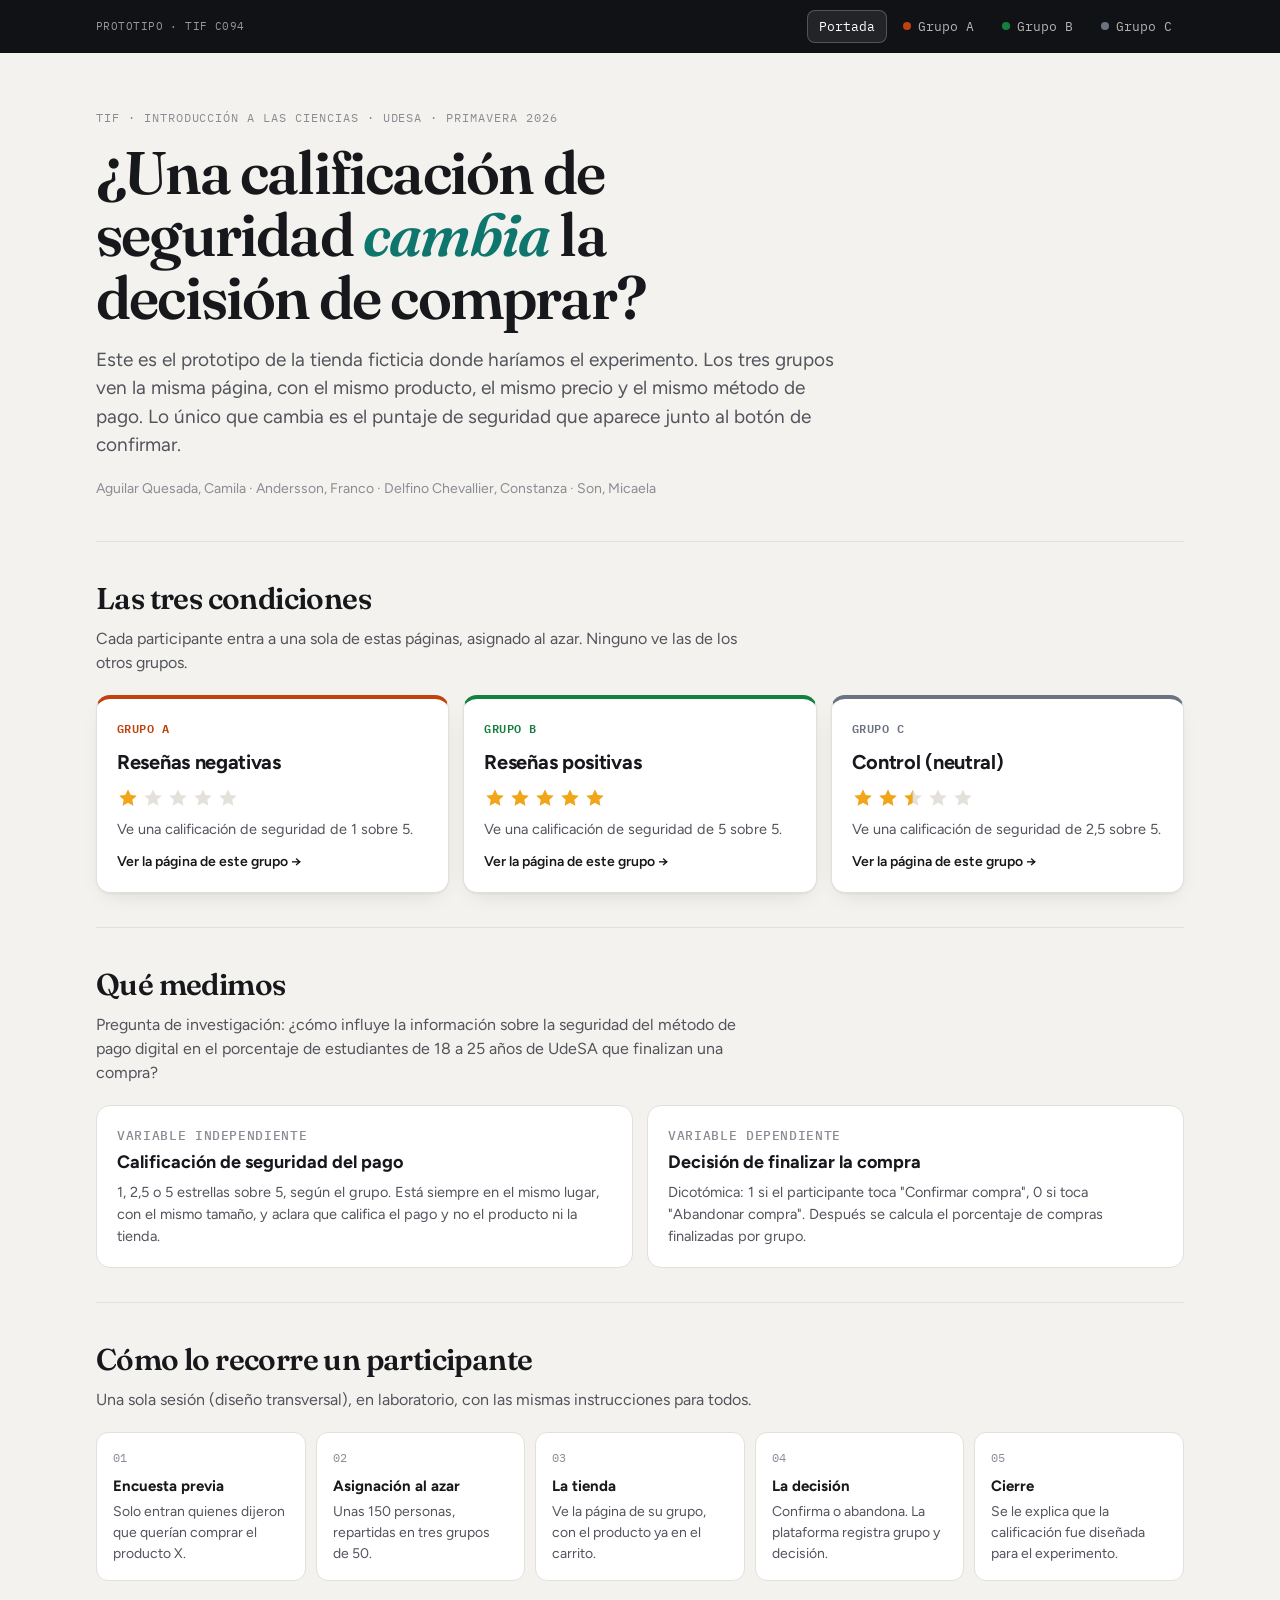
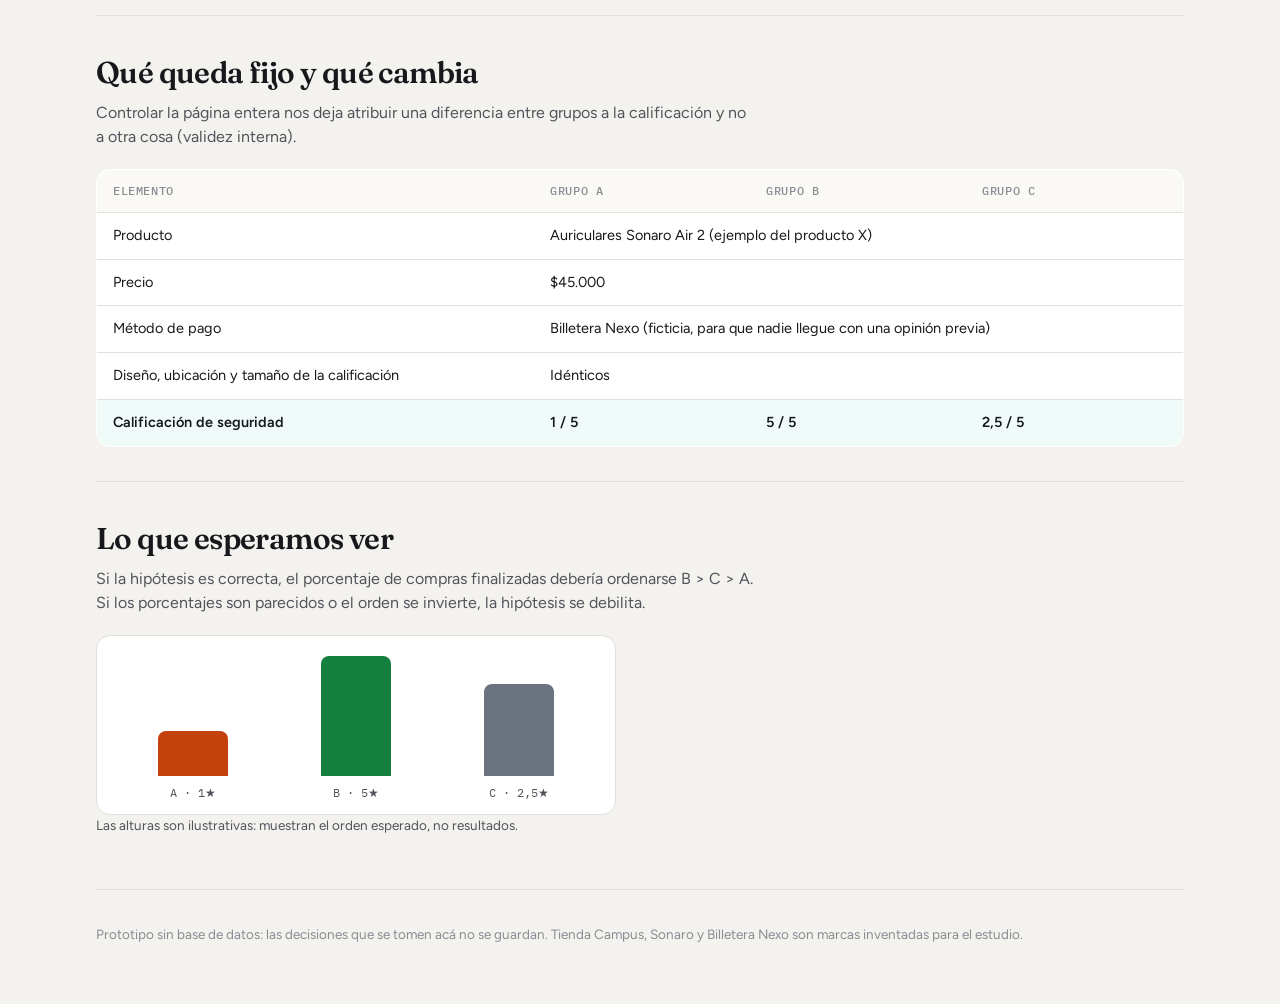
==== index.html @ 9b54479d "Prototipo de la plataforma de compra para el TIF (grupos A, B y C) Co-Authored-By: Claude Opus 5.5 <" ====
<!doctype html>
<html lang="es">
<head>
<meta charset="utf-8">
<meta name="viewport" content="width=device-width, initial-scale=1">
<title>Seguridad percibida y compra online</title>
<meta name="description" content="Prototipo de la plataforma de compra para el experimento sobre seguridad percibida de medios de pago digitales.">
<meta name="robots" content="noindex">
<link rel="preconnect" href="https://fonts.googleapis.com">
<link rel="preconnect" href="https://fonts.gstatic.com" crossorigin>
<link href="https://fonts.googleapis.com/css2?family=Figtree:wght@400;500;600;700;800&family=Fraunces:ital,opsz,wght@0,9..144,600;1,9..144,600&family=IBM+Plex+Mono:wght@400;500;600&display=swap" rel="stylesheet">
<link rel="stylesheet" href="styles.css">
<link rel="icon" href="data:image/svg+xml,%3Csvg xmlns='http://www.w3.org/2000/svg' viewBox='0 0 32 32'%3E%3Crect width='32' height='32' rx='8' fill='%231f4fd8'/%3E%3Ctext x='16' y='22' font-size='16' text-anchor='middle' fill='white' font-family='Arial' font-weight='700'%3ETC%3C/text%3E%3C/svg%3E">
</head>
<body>
<nav class="rbar" aria-label="Navegación del prototipo">
  <div class="rbar__in">
    <span class="rbar__tag">Prototipo · TIF C094</span>
    <div class="rbar__tabs"><a class="rbar__tab" href="index.html" aria-current="page">Portada</a><a class="rbar__tab" href="grupo-a.html"><span class="dot dot--a"></span>Grupo A</a><a class="rbar__tab" href="grupo-b.html"><span class="dot dot--b"></span>Grupo B</a><a class="rbar__tab" href="grupo-c.html"><span class="dot dot--c"></span>Grupo C</a></div>
    
  </div>
</nav>

<header class="hero">
  <div class="kicker">TIF · Introducción a las Ciencias · UdeSA · Primavera 2026</div>
  <h1>¿Una calificación de seguridad <em>cambia</em> la decisión de comprar?</h1>
  <p class="lead">Este es el prototipo de la tienda ficticia donde haríamos el experimento. Los tres grupos ven la misma página, con el mismo producto, el mismo precio y el mismo método de pago. Lo único que cambia es el puntaje de seguridad que aparece junto al botón de confirmar.</p>
  <p class="team">Aguilar Quesada, Camila · Andersson, Franco · Delfino Chevallier, Constanza · Son, Micaela</p>
</header>

<main class="wrap">
  <section class="sect" aria-labelledby="g-t">
    <h2 id="g-t">Las tres condiciones</h2>
    <p>Cada participante entra a una sola de estas páginas, asignado al azar. Ninguno ve las de los otros grupos.</p>
    <div class="groups">
    <a class="gcard" href="grupo-a.html" style="--c:var(--grp-a)">
      <span class="gcard__tag">Grupo A</span>
      <h3>Reseñas negativas</h3>
      <div class="stars" role="img" aria-label="1 de 5 estrellas"><span class="star"><svg class="off" viewBox="0 0 24 24" aria-hidden="true"><path fill="currentColor" d="M12 2.6l2.85 6.06 6.65.78-4.92 4.55 1.31 6.57L12 17.27l-5.89 3.29 1.31-6.57L2.5 9.44l6.65-.78z"/></svg><svg class="on" viewBox="0 0 24 24" aria-hidden="true" style="clip-path: inset(0 0% 0 0)"><path fill="currentColor" d="M12 2.6l2.85 6.06 6.65.78-4.92 4.55 1.31 6.57L12 17.27l-5.89 3.29 1.31-6.57L2.5 9.44l6.65-.78z"/></svg></span><span class="star"><svg class="off" viewBox="0 0 24 24" aria-hidden="true"><path fill="currentColor" d="M12 2.6l2.85 6.06 6.65.78-4.92 4.55 1.31 6.57L12 17.27l-5.89 3.29 1.31-6.57L2.5 9.44l6.65-.78z"/></svg><svg class="on" viewBox="0 0 24 24" aria-hidden="true" style="clip-path: inset(0 100% 0 0)"><path fill="currentColor" d="M12 2.6l2.85 6.06 6.65.78-4.92 4.55 1.31 6.57L12 17.27l-5.89 3.29 1.31-6.57L2.5 9.44l6.65-.78z"/></svg></span><span class="star"><svg class="off" viewBox="0 0 24 24" aria-hidden="true"><path fill="currentColor" d="M12 2.6l2.85 6.06 6.65.78-4.92 4.55 1.31 6.57L12 17.27l-5.89 3.29 1.31-6.57L2.5 9.44l6.65-.78z"/></svg><svg class="on" viewBox="0 0 24 24" aria-hidden="true" style="clip-path: inset(0 100% 0 0)"><path fill="currentColor" d="M12 2.6l2.85 6.06 6.65.78-4.92 4.55 1.31 6.57L12 17.27l-5.89 3.29 1.31-6.57L2.5 9.44l6.65-.78z"/></svg></span><span class="star"><svg class="off" viewBox="0 0 24 24" aria-hidden="true"><path fill="currentColor" d="M12 2.6l2.85 6.06 6.65.78-4.92 4.55 1.31 6.57L12 17.27l-5.89 3.29 1.31-6.57L2.5 9.44l6.65-.78z"/></svg><svg class="on" viewBox="0 0 24 24" aria-hidden="true" style="clip-path: inset(0 100% 0 0)"><path fill="currentColor" d="M12 2.6l2.85 6.06 6.65.78-4.92 4.55 1.31 6.57L12 17.27l-5.89 3.29 1.31-6.57L2.5 9.44l6.65-.78z"/></svg></span><span class="star"><svg class="off" viewBox="0 0 24 24" aria-hidden="true"><path fill="currentColor" d="M12 2.6l2.85 6.06 6.65.78-4.92 4.55 1.31 6.57L12 17.27l-5.89 3.29 1.31-6.57L2.5 9.44l6.65-.78z"/></svg><svg class="on" viewBox="0 0 24 24" aria-hidden="true" style="clip-path: inset(0 100% 0 0)"><path fill="currentColor" d="M12 2.6l2.85 6.06 6.65.78-4.92 4.55 1.31 6.57L12 17.27l-5.89 3.29 1.31-6.57L2.5 9.44l6.65-.78z"/></svg></span></div>
      <p>Ve una calificación de seguridad de 1 sobre 5.</p>
      <span class="gcard__go">Ver la página de este grupo →</span>
    </a>
    <a class="gcard" href="grupo-b.html" style="--c:var(--grp-b)">
      <span class="gcard__tag">Grupo B</span>
      <h3>Reseñas positivas</h3>
      <div class="stars" role="img" aria-label="5 de 5 estrellas"><span class="star"><svg class="off" viewBox="0 0 24 24" aria-hidden="true"><path fill="currentColor" d="M12 2.6l2.85 6.06 6.65.78-4.92 4.55 1.31 6.57L12 17.27l-5.89 3.29 1.31-6.57L2.5 9.44l6.65-.78z"/></svg><svg class="on" viewBox="0 0 24 24" aria-hidden="true" style="clip-path: inset(0 0% 0 0)"><path fill="currentColor" d="M12 2.6l2.85 6.06 6.65.78-4.92 4.55 1.31 6.57L12 17.27l-5.89 3.29 1.31-6.57L2.5 9.44l6.65-.78z"/></svg></span><span class="star"><svg class="off" viewBox="0 0 24 24" aria-hidden="true"><path fill="currentColor" d="M12 2.6l2.85 6.06 6.65.78-4.92 4.55 1.31 6.57L12 17.27l-5.89 3.29 1.31-6.57L2.5 9.44l6.65-.78z"/></svg><svg class="on" viewBox="0 0 24 24" aria-hidden="true" style="clip-path: inset(0 0% 0 0)"><path fill="currentColor" d="M12 2.6l2.85 6.06 6.65.78-4.92 4.55 1.31 6.57L12 17.27l-5.89 3.29 1.31-6.57L2.5 9.44l6.65-.78z"/></svg></span><span class="star"><svg class="off" viewBox="0 0 24 24" aria-hidden="true"><path fill="currentColor" d="M12 2.6l2.85 6.06 6.65.78-4.92 4.55 1.31 6.57L12 17.27l-5.89 3.29 1.31-6.57L2.5 9.44l6.65-.78z"/></svg><svg class="on" viewBox="0 0 24 24" aria-hidden="true" style="clip-path: inset(0 0% 0 0)"><path fill="currentColor" d="M12 2.6l2.85 6.06 6.65.78-4.92 4.55 1.31 6.57L12 17.27l-5.89 3.29 1.31-6.57L2.5 9.44l6.65-.78z"/></svg></span><span class="star"><svg class="off" viewBox="0 0 24 24" aria-hidden="true"><path fill="currentColor" d="M12 2.6l2.85 6.06 6.65.78-4.92 4.55 1.31 6.57L12 17.27l-5.89 3.29 1.31-6.57L2.5 9.44l6.65-.78z"/></svg><svg class="on" viewBox="0 0 24 24" aria-hidden="true" style="clip-path: inset(0 0% 0 0)"><path fill="currentColor" d="M12 2.6l2.85 6.06 6.65.78-4.92 4.55 1.31 6.57L12 17.27l-5.89 3.29 1.31-6.57L2.5 9.44l6.65-.78z"/></svg></span><span class="star"><svg class="off" viewBox="0 0 24 24" aria-hidden="true"><path fill="currentColor" d="M12 2.6l2.85 6.06 6.65.78-4.92 4.55 1.31 6.57L12 17.27l-5.89 3.29 1.31-6.57L2.5 9.44l6.65-.78z"/></svg><svg class="on" viewBox="0 0 24 24" aria-hidden="true" style="clip-path: inset(0 0% 0 0)"><path fill="currentColor" d="M12 2.6l2.85 6.06 6.65.78-4.92 4.55 1.31 6.57L12 17.27l-5.89 3.29 1.31-6.57L2.5 9.44l6.65-.78z"/></svg></span></div>
      <p>Ve una calificación de seguridad de 5 sobre 5.</p>
      <span class="gcard__go">Ver la página de este grupo →</span>
    </a>
    <a class="gcard" href="grupo-c.html" style="--c:var(--grp-c)">
      <span class="gcard__tag">Grupo C</span>
      <h3>Control (neutral)</h3>
      <div class="stars" role="img" aria-label="2,5 de 5 estrellas"><span class="star"><svg class="off" viewBox="0 0 24 24" aria-hidden="true"><path fill="currentColor" d="M12 2.6l2.85 6.06 6.65.78-4.92 4.55 1.31 6.57L12 17.27l-5.89 3.29 1.31-6.57L2.5 9.44l6.65-.78z"/></svg><svg class="on" viewBox="0 0 24 24" aria-hidden="true" style="clip-path: inset(0 0% 0 0)"><path fill="currentColor" d="M12 2.6l2.85 6.06 6.65.78-4.92 4.55 1.31 6.57L12 17.27l-5.89 3.29 1.31-6.57L2.5 9.44l6.65-.78z"/></svg></span><span class="star"><svg class="off" viewBox="0 0 24 24" aria-hidden="true"><path fill="currentColor" d="M12 2.6l2.85 6.06 6.65.78-4.92 4.55 1.31 6.57L12 17.27l-5.89 3.29 1.31-6.57L2.5 9.44l6.65-.78z"/></svg><svg class="on" viewBox="0 0 24 24" aria-hidden="true" style="clip-path: inset(0 0% 0 0)"><path fill="currentColor" d="M12 2.6l2.85 6.06 6.65.78-4.92 4.55 1.31 6.57L12 17.27l-5.89 3.29 1.31-6.57L2.5 9.44l6.65-.78z"/></svg></span><span class="star"><svg class="off" viewBox="0 0 24 24" aria-hidden="true"><path fill="currentColor" d="M12 2.6l2.85 6.06 6.65.78-4.92 4.55 1.31 6.57L12 17.27l-5.89 3.29 1.31-6.57L2.5 9.44l6.65-.78z"/></svg><svg class="on" viewBox="0 0 24 24" aria-hidden="true" style="clip-path: inset(0 50% 0 0)"><path fill="currentColor" d="M12 2.6l2.85 6.06 6.65.78-4.92 4.55 1.31 6.57L12 17.27l-5.89 3.29 1.31-6.57L2.5 9.44l6.65-.78z"/></svg></span><span class="star"><svg class="off" viewBox="0 0 24 24" aria-hidden="true"><path fill="currentColor" d="M12 2.6l2.85 6.06 6.65.78-4.92 4.55 1.31 6.57L12 17.27l-5.89 3.29 1.31-6.57L2.5 9.44l6.65-.78z"/></svg><svg class="on" viewBox="0 0 24 24" aria-hidden="true" style="clip-path: inset(0 100% 0 0)"><path fill="currentColor" d="M12 2.6l2.85 6.06 6.65.78-4.92 4.55 1.31 6.57L12 17.27l-5.89 3.29 1.31-6.57L2.5 9.44l6.65-.78z"/></svg></span><span class="star"><svg class="off" viewBox="0 0 24 24" aria-hidden="true"><path fill="currentColor" d="M12 2.6l2.85 6.06 6.65.78-4.92 4.55 1.31 6.57L12 17.27l-5.89 3.29 1.31-6.57L2.5 9.44l6.65-.78z"/></svg><svg class="on" viewBox="0 0 24 24" aria-hidden="true" style="clip-path: inset(0 100% 0 0)"><path fill="currentColor" d="M12 2.6l2.85 6.06 6.65.78-4.92 4.55 1.31 6.57L12 17.27l-5.89 3.29 1.31-6.57L2.5 9.44l6.65-.78z"/></svg></span></div>
      <p>Ve una calificación de seguridad de 2,5 sobre 5.</p>
      <span class="gcard__go">Ver la página de este grupo →</span>
    </a>
    </div>
  </section>

  <section class="sect" aria-labelledby="v-t">
    <h2 id="v-t">Qué medimos</h2>
    <p>Pregunta de investigación: ¿cómo influye la información sobre la seguridad del método de pago digital en el porcentaje de estudiantes de 18 a 25 años de UdeSA que finalizan una compra?</p>
    <div class="vars">
      <div class="vbox">
        <h3>Variable independiente</h3>
        <strong>Calificación de seguridad del pago</strong>
        <p>1, 2,5 o 5 estrellas sobre 5, según el grupo. Está siempre en el mismo lugar, con el mismo tamaño, y aclara que califica el pago y no el producto ni la tienda.</p>
      </div>
      <div class="vbox">
        <h3>Variable dependiente</h3>
        <strong>Decisión de finalizar la compra</strong>
        <p>Dicotómica: 1 si el participante toca "Confirmar compra", 0 si toca "Abandonar compra". Después se calcula el porcentaje de compras finalizadas por grupo.</p>
      </div>
    </div>
  </section>

  <section class="sect" aria-labelledby="f-t">
    <h2 id="f-t">Cómo lo recorre un participante</h2>
    <p>Una sola sesión (diseño transversal), en laboratorio, con las mismas instrucciones para todos.</p>
    <ol class="flow">
      <li><b>Encuesta previa</b>Solo entran quienes dijeron que querían comprar el producto X.</li>
      <li><b>Asignación al azar</b>Unas 150 personas, repartidas en tres grupos de 50.</li>
      <li><b>La tienda</b>Ve la página de su grupo, con el producto ya en el carrito.</li>
      <li><b>La decisión</b>Confirma o abandona. La plataforma registra grupo y decisión.</li>
      <li><b>Cierre</b>Se le explica que la calificación fue diseñada para el experimento.</li>
    </ol>
  </section>

  <section class="sect" aria-labelledby="c-t">
    <h2 id="c-t">Qué queda fijo y qué cambia</h2>
    <p>Controlar la página entera nos deja atribuir una diferencia entre grupos a la calificación y no a otra cosa (validez interna).</p>
    <div class="tablewrap">
    <table class="ctable">
      <thead><tr><th>Elemento</th><th>Grupo A</th><th>Grupo B</th><th>Grupo C</th></tr></thead>
      <tbody>
        <tr><td>Producto</td><td colspan="3">Auriculares Sonaro Air 2 (ejemplo del producto X)</td></tr>
        <tr><td>Precio</td><td colspan="3">$45.000</td></tr>
        <tr><td>Método de pago</td><td colspan="3">Billetera Nexo (ficticia, para que nadie llegue con una opinión previa)</td></tr>
        <tr><td>Diseño, ubicación y tamaño de la calificación</td><td colspan="3">Idénticos</td></tr>
        <tr class="var"><td>Calificación de seguridad</td><td>1 / 5</td><td>5 / 5</td><td>2,5 / 5</td></tr>
      </tbody>
    </table>
    </div>
  </section>

  <section class="sect" aria-labelledby="p-t">
    <h2 id="p-t">Lo que esperamos ver</h2>
    <p>Si la hipótesis es correcta, el porcentaje de compras finalizadas debería ordenarse B &gt; C &gt; A. Si los porcentajes son parecidos o el orden se invierte, la hipótesis se debilita.</p>
    <div class="pred" role="img" aria-label="Predicción ilustrativa: grupo B el más alto, C intermedio, A el más bajo">
      <div class="pred__col"><div class="pred__bar" style="height:28%;--c:var(--grp-a)"></div><span class="pred__lab">A · 1★</span></div>
      <div class="pred__col"><div class="pred__bar" style="height:92%;--c:var(--grp-b)"></div><span class="pred__lab">B · 5★</span></div>
      <div class="pred__col"><div class="pred__bar" style="height:58%;--c:var(--grp-c)"></div><span class="pred__lab">C · 2,5★</span></div>
    </div>
    <p class="pred-note">Las alturas son ilustrativas: muestran el orden esperado, no resultados.</p>
  </section>

  <footer class="closing">Prototipo sin base de datos: las decisiones que se tomen acá no se guardan. Tienda Campus, Sonaro y Billetera Nexo son marcas inventadas para el estudio.</footer>
</main>
</body>
</html>
---- styles.css ----
/* ===== Tokens ===== */
:root {
  --bg: #f4f2ee;
  --surface: #ffffff;
  --ink: #17181c;
  --ink-2: #52545c;
  --ink-3: #8a8c94;
  --line: #e3e0d9;
  --brand: #1f4fd8;          /* Tienda Campus */
  --brand-ink: #ffffff;
  --nexo: #0f766e;           /* Billetera Nexo (ficticia) */
  --star: #f2a516;
  --star-off: #e4e1da;
  --bar: #111216;            /* barra del investigador */
  --bar-ink: #f4f2ee;
  --grp-a: #c2410c;
  --grp-b: #15803d;
  --grp-c: #6b7280;
  --radius: 14px;
  --shadow: 0 1px 2px rgba(20, 20, 30, .05), 0 8px 24px -12px rgba(20, 20, 30, .18);
  --font: "Figtree", system-ui, -apple-system, "Segoe UI", sans-serif;
  --mono: "IBM Plex Mono", ui-monospace, Menlo, monospace;
  --serif: "Fraunces", Georgia, serif;
}

* { box-sizing: border-box; }
html { -webkit-text-size-adjust: 100%; }
body {
  margin: 0;
  background: var(--bg);
  color: var(--ink);
  font-family: var(--font);
  font-size: 16px;
  line-height: 1.5;
  overflow-x: hidden;
}
img, svg { display: block; max-width: 100%; }
a { color: inherit; }
button { font: inherit; cursor: pointer; }
.sr-only { position: absolute; width: 1px; height: 1px; overflow: hidden; clip: rect(0 0 0 0); white-space: nowrap; }

/* ===== Barra del investigador (no la ve el participante) ===== */
.rbar {
  position: sticky; top: 0; z-index: 50;
  background: var(--bar); color: var(--bar-ink);
  font-family: var(--mono); font-size: 12.5px;
}
.rbar__in {
  max-width: 1120px; margin: 0 auto; padding: 10px 16px;
  display: flex; align-items: center; gap: 14px; flex-wrap: wrap;
}
.rbar__tag { opacity: .6; letter-spacing: .04em; text-transform: uppercase; font-size: 11px; }
.rbar__tabs { display: flex; gap: 4px; margin-left: auto; flex-wrap: wrap; }
.rbar__tab {
  text-decoration: none; padding: 6px 11px; border-radius: 8px;
  color: rgba(244,242,238,.72); border: 1px solid transparent;
  display: inline-flex; align-items: center; gap: 7px;
}
.rbar__tab:hover { color: #fff; background: rgba(255,255,255,.06); }
.rbar__tab[aria-current="page"] { color: #fff; border-color: rgba(255,255,255,.22); background: rgba(255,255,255,.08); }
.dot { width: 8px; height: 8px; border-radius: 50%; display: inline-block; flex: none; }
.dot--a { background: var(--grp-a); } .dot--b { background: var(--grp-b); } .dot--c { background: var(--grp-c); }
.rbar__toggle {
  background: transparent; color: var(--bar-ink); border: 1px solid rgba(255,255,255,.22);
  border-radius: 8px; padding: 6px 10px; font-family: var(--mono); font-size: 12px;
}
.rbar__toggle:hover { background: rgba(255,255,255,.08); }
.rnote {
  background: #fff7e0; border-bottom: 1px solid #f0e2b0; color: #6b5413;
  font-size: 13.5px;
}
.rnote__in { max-width: 1120px; margin: 0 auto; padding: 9px 16px; }
.rnote strong { color: #4a3a0c; }
body.participante .rbar__tag,
body.participante .rbar__tabs,
body.participante .rnote,
body.participante .illus-note { display: none; }
body.participante .rbar { background: transparent; position: fixed; top: auto; bottom: 14px; right: 14px; left: auto; }
body.participante .rbar__in { padding: 0; }
body.participante .rbar__toggle { background: var(--bar); opacity: .55; }
body.participante .rbar__toggle:hover { opacity: 1; }

/* ===== Tienda ===== */
.shop-head { background: var(--surface); border-bottom: 1px solid var(--line); }
.shop-head__in {
  max-width: 1120px; margin: 0 auto; padding: 14px 16px;
  display: flex; align-items: center; gap: 16px;
}
.logo { display: flex; align-items: center; gap: 9px; font-weight: 800; letter-spacing: -.02em; font-size: 19px; text-decoration: none; }
.logo__mark { width: 30px; height: 30px; border-radius: 9px; background: var(--brand); display: grid; place-items: center; color: #fff; font-size: 15px; }
.steps { margin-left: auto; display: flex; gap: 6px; align-items: center; font-size: 13px; color: var(--ink-3); }
.steps b { color: var(--ink); font-weight: 600; }
.steps i { width: 18px; height: 1px; background: var(--line); display: inline-block; }

.shop { max-width: 1120px; margin: 0 auto; padding: 28px 16px 64px; }
.shop h1 { font-size: clamp(24px, 3.2vw, 32px); letter-spacing: -.025em; margin: 0 0 20px; line-height: 1.15; }
.grid { display: grid; grid-template-columns: minmax(0, 1.25fr) minmax(0, 1fr); gap: 22px; align-items: start; }
.card { background: var(--surface); border: 1px solid var(--line); border-radius: var(--radius); box-shadow: var(--shadow); }

.product { padding: 20px; display: grid; grid-template-columns: 200px minmax(0,1fr); gap: 22px; }
.product__img {
  aspect-ratio: 1; border-radius: 12px;
  background: radial-gradient(120% 90% at 30% 20%, #eef2ff 0%, #dfe5f7 55%, #cdd5ee 100%);
  display: grid; place-items: center; position: relative; overflow: hidden;
}
.product__img svg { width: 72%; }
.product__meta h2 { font-size: 20px; margin: 2px 0 6px; letter-spacing: -.015em; line-height: 1.25; }
.product__sku { font-family: var(--mono); font-size: 12px; color: var(--ink-3); }
.product__list { margin: 14px 0 0; padding: 0; list-style: none; display: grid; gap: 7px; font-size: 14.5px; color: var(--ink-2); }
.product__list li { display: flex; gap: 9px; }
.product__list li::before { content: ""; width: 5px; height: 5px; border-radius: 50%; background: var(--brand); margin-top: 9px; flex: none; }
.qty { display: inline-flex; margin-top: 16px; font-size: 14px; color: var(--ink-2); gap: 8px; align-items: center; }
.qty span { border: 1px solid var(--line); border-radius: 8px; padding: 4px 12px; color: var(--ink); font-weight: 600; }
.illus-note { margin: 14px 20px 0; font-size: 12.5px; color: var(--ink-3); }

.ship { margin-top: 18px; padding: 18px 20px; display: flex; gap: 14px; align-items: flex-start; }
.ship__ico { width: 38px; height: 38px; border-radius: 10px; background: #eef2ff; color: var(--brand); display: grid; place-items: center; flex: none; }
.ship h3 { margin: 0; font-size: 15px; }
.ship p { margin: 2px 0 0; font-size: 14px; color: var(--ink-2); }

/* Resumen + pago */
.summary { padding: 20px; position: sticky; top: 64px; }
body.participante .summary { top: 20px; }
.summary h2 { margin: 0 0 14px; font-size: 17px; }
.row { display: flex; justify-content: space-between; font-size: 15px; padding: 5px 0; color: var(--ink-2); }
.row--total { color: var(--ink); font-weight: 700; font-size: 20px; border-top: 1px solid var(--line); margin-top: 8px; padding-top: 14px; }
.row--total small { font-weight: 500; font-size: 12px; color: var(--ink-3); display: block; text-align: right; }

.pay { margin-top: 18px; }
.pay__label { font-size: 13px; font-weight: 600; color: var(--ink-2); text-transform: uppercase; letter-spacing: .05em; margin-bottom: 8px; }
.pay__method {
  border: 2px solid var(--nexo); border-radius: 12px; padding: 12px 14px;
  display: flex; align-items: center; gap: 12px; background: #f0fbf9;
}
.nexo { width: 38px; height: 38px; border-radius: 10px; background: var(--nexo); color: #fff; display: grid; place-items: center; font-weight: 800; font-size: 17px; flex: none; }
.pay__method b { display: block; font-size: 15px; }
.pay__method div span { display: block; font-size: 13px; color: var(--ink-2); }
.pay__check { margin-left: auto; width: 20px; height: 20px; border-radius: 50%; background: var(--nexo); display: grid; place-items: center; color: #fff; flex: none; }

/* ===== Calificación de seguridad (la variable independiente) ===== */
.sec {
  margin-top: 16px; border-radius: 14px; padding: 18px;
  border: 1.5px solid #d6d2c8; background: #fbfaf7;
  position: relative;
}
.sec__title { margin: 0; font-size: 16px; font-weight: 700; line-height: 1.3; display: flex; gap: 8px; align-items: center; }
.sec__title svg { flex: none; color: var(--nexo); }
.sec__score { display: flex; align-items: center; gap: 14px; margin-top: 14px; flex-wrap: wrap; }
.sec__num { font-size: 44px; font-weight: 800; letter-spacing: -.04em; line-height: 1; }
.sec__num small { font-size: 18px; font-weight: 600; color: var(--ink-3); letter-spacing: 0; }
.stars { display: flex; gap: 3px; }
.star { width: 30px; height: 30px; position: relative; }
.star svg { position: absolute; inset: 0; width: 100%; height: 100%; }
.star .off { color: var(--star-off); }
.star .on { color: var(--star); }
.sec__count { font-size: 13px; color: var(--ink-3); margin-top: 4px; }
.sec__disclaimer {
  margin: 14px 0 0; padding-top: 12px; border-top: 1px dashed #d6d2c8;
  font-size: 13px; color: var(--ink-2); line-height: 1.45;
}
.sec__disclaimer b { color: var(--ink); }

.actions { margin-top: 18px; display: grid; gap: 10px; }
.btn {
  border: 0; border-radius: 12px; padding: 15px 18px; font-weight: 700; font-size: 16px;
  transition: transform .12s ease, background-color .15s ease, box-shadow .15s ease;
}
.btn:active { transform: scale(.985); }
.btn:focus-visible { outline: 3px solid #93c5fd; outline-offset: 2px; }
.btn--buy { background: var(--brand); color: var(--brand-ink); box-shadow: 0 6px 16px -8px rgba(31,79,216,.7); }
.btn--buy:hover { background: #1a43bb; }
.btn--leave { background: transparent; color: var(--ink-2); border: 1px solid var(--line); font-weight: 600; }
.btn--leave:hover { background: #f1efe9; color: var(--ink); }
.safe-note { font-size: 12.5px; color: var(--ink-3); text-align: center; margin: 4px 0 0; }

/* Modal de resultado */
.modal { position: fixed; inset: 0; z-index: 80; display: none; place-items: center; padding: 16px; background: rgba(17,18,22,.55); }
.modal.open { display: grid; }
.modal__box { background: var(--surface); border-radius: 18px; max-width: 460px; width: 100%; padding: 26px; box-shadow: 0 30px 60px -20px rgba(0,0,0,.4); }
.modal__box h2 { margin: 0 0 8px; font-size: 22px; letter-spacing: -.02em; }
.modal__box p { margin: 0 0 10px; color: var(--ink-2); font-size: 15px; }
.reg {
  font-family: var(--mono); font-size: 13px; background: var(--bar); color: var(--bar-ink);
  border-radius: 10px; padding: 12px 14px; margin: 14px 0; line-height: 1.7;
}
.reg span { opacity: .6; }
.modal__box .btn { width: 100%; margin-top: 6px; }

.foot { max-width: 1120px; margin: 0 auto; padding: 0 16px 40px; font-size: 12.5px; color: var(--ink-3); }

/* ===== Portada ===== */
.hero { max-width: 1120px; margin: 0 auto; padding: 56px 16px 28px; }
.kicker { font-family: var(--mono); font-size: 12px; letter-spacing: .08em; text-transform: uppercase; color: var(--ink-3); }
.hero h1 { font-family: var(--serif); font-weight: 600; font-size: clamp(32px, 5.4vw, 60px); line-height: 1.04; letter-spacing: -.03em; margin: 14px 0 18px; max-width: 18ch; }
.hero h1 em { font-style: italic; color: var(--nexo); }
.hero p.lead { font-size: clamp(16px, 1.8vw, 19px); color: var(--ink-2); max-width: 62ch; margin: 0; }
.team { margin-top: 18px; font-size: 14px; color: var(--ink-3); }

.wrap { max-width: 1120px; margin: 0 auto; padding: 0 16px; }
.sect { padding: 34px 0; border-top: 1px solid var(--line); }
.sect h2 { font-family: var(--serif); font-weight: 600; font-size: clamp(22px, 2.6vw, 30px); letter-spacing: -.02em; margin: 0 0 6px; }
.sect > p { color: var(--ink-2); max-width: 66ch; margin: 0 0 20px; }

.groups { display: grid; grid-template-columns: repeat(3, minmax(0,1fr)); gap: 14px; }
.gcard {
  text-decoration: none; background: var(--surface); border: 1px solid var(--line); border-radius: var(--radius);
  padding: 20px; display: flex; flex-direction: column; gap: 10px; box-shadow: var(--shadow);
  transition: transform .15s ease, border-color .15s ease;
  border-top: 4px solid var(--c);
}
.gcard:hover { transform: translateY(-2px); border-color: var(--c); }
.gcard__tag { font-family: var(--mono); font-size: 12px; color: var(--c); font-weight: 600; letter-spacing: .04em; text-transform: uppercase; }
.gcard h3 { margin: 0; font-size: 20px; letter-spacing: -.015em; }
.gcard p { margin: 0; color: var(--ink-2); font-size: 14.5px; }
.gcard .stars .star { width: 22px; height: 22px; }
.gcard__go { margin-top: auto; font-weight: 600; font-size: 14px; color: var(--ink); }

.vars { display: grid; grid-template-columns: 1fr 1fr; gap: 14px; }
.vbox { background: var(--surface); border: 1px solid var(--line); border-radius: var(--radius); padding: 20px; }
.vbox h3 { margin: 0 0 4px; font-size: 13px; font-family: var(--mono); text-transform: uppercase; letter-spacing: .05em; color: var(--ink-3); font-weight: 500; }
.vbox strong { display: block; font-size: 18px; margin-bottom: 6px; }
.vbox p { margin: 0; color: var(--ink-2); font-size: 14.5px; }

.flow { list-style: none; padding: 0; margin: 0; display: grid; grid-template-columns: repeat(5, minmax(0,1fr)); gap: 10px; counter-reset: f; }
.flow li { background: var(--surface); border: 1px solid var(--line); border-radius: 12px; padding: 16px; font-size: 14px; color: var(--ink-2); counter-increment: f; }
.flow li::before { content: counter(f, decimal-leading-zero); display: block; font-family: var(--mono); font-size: 12px; color: var(--ink-3); margin-bottom: 8px; }
.flow li b { display: block; color: var(--ink); font-size: 15px; margin-bottom: 3px; }

.ctable { width: 100%; border-collapse: collapse; background: var(--surface); border: 1px solid var(--line); border-radius: var(--radius); overflow: hidden; font-size: 14.5px; }
.ctable th, .ctable td { text-align: left; padding: 12px 16px; border-bottom: 1px solid var(--line); vertical-align: top; }
.ctable th { font-family: var(--mono); font-size: 12px; text-transform: uppercase; letter-spacing: .05em; color: var(--ink-3); font-weight: 500; background: #faf9f6; }
.ctable tr:last-child td { border-bottom: 0; }
.ctable .var td { background: #f0fbf9; font-weight: 600; }
.tablewrap { overflow-x: auto; border-radius: var(--radius); }

.pred { display: flex; align-items: flex-end; gap: 18px; height: 180px; padding: 20px 24px 0; background: var(--surface); border: 1px solid var(--line); border-radius: var(--radius); max-width: 520px; }
.pred__col { flex: 1; display: flex; flex-direction: column; align-items: center; gap: 8px; height: 100%; justify-content: flex-end; }
.pred__bar { width: 100%; max-width: 70px; border-radius: 8px 8px 0 0; background: var(--c); }
.pred__lab { font-family: var(--mono); font-size: 12px; color: var(--ink-2); padding-bottom: 12px; }
.pred-note { font-size: 13.5px; color: var(--ink-3); margin-top: 10px; max-width: 520px; }

.closing { padding: 34px 0 60px; border-top: 1px solid var(--line); color: var(--ink-3); font-size: 13.5px; }

/* ===== Responsive ===== */
@media (max-width: 900px) {
  .grid { grid-template-columns: minmax(0,1fr); }
  .summary { position: static; }
  .flow { grid-template-columns: repeat(2, minmax(0,1fr)); }
  .steps { display: none; }
}
@media (max-width: 700px) {
  .groups, .vars { grid-template-columns: minmax(0,1fr); }
  .product { grid-template-columns: minmax(0,1fr); }
  .product__img { max-width: 240px; }
  .rbar { position: relative; }
  .rbar__tabs { margin-left: 0; width: 100%; }
  .rbar__tab { flex: 1; justify-content: center; padding: 6px 6px; }
  .hero { padding-top: 36px; }
}
@media (max-width: 420px) {
  .flow { grid-template-columns: minmax(0,1fr); }
  .sec__num { font-size: 38px; }
  .star { width: 26px; height: 26px; }
  .rbar__toggle { width: 100%; }
}
@media (prefers-reduced-motion: reduce) {
  * { transition: none !important; }
}
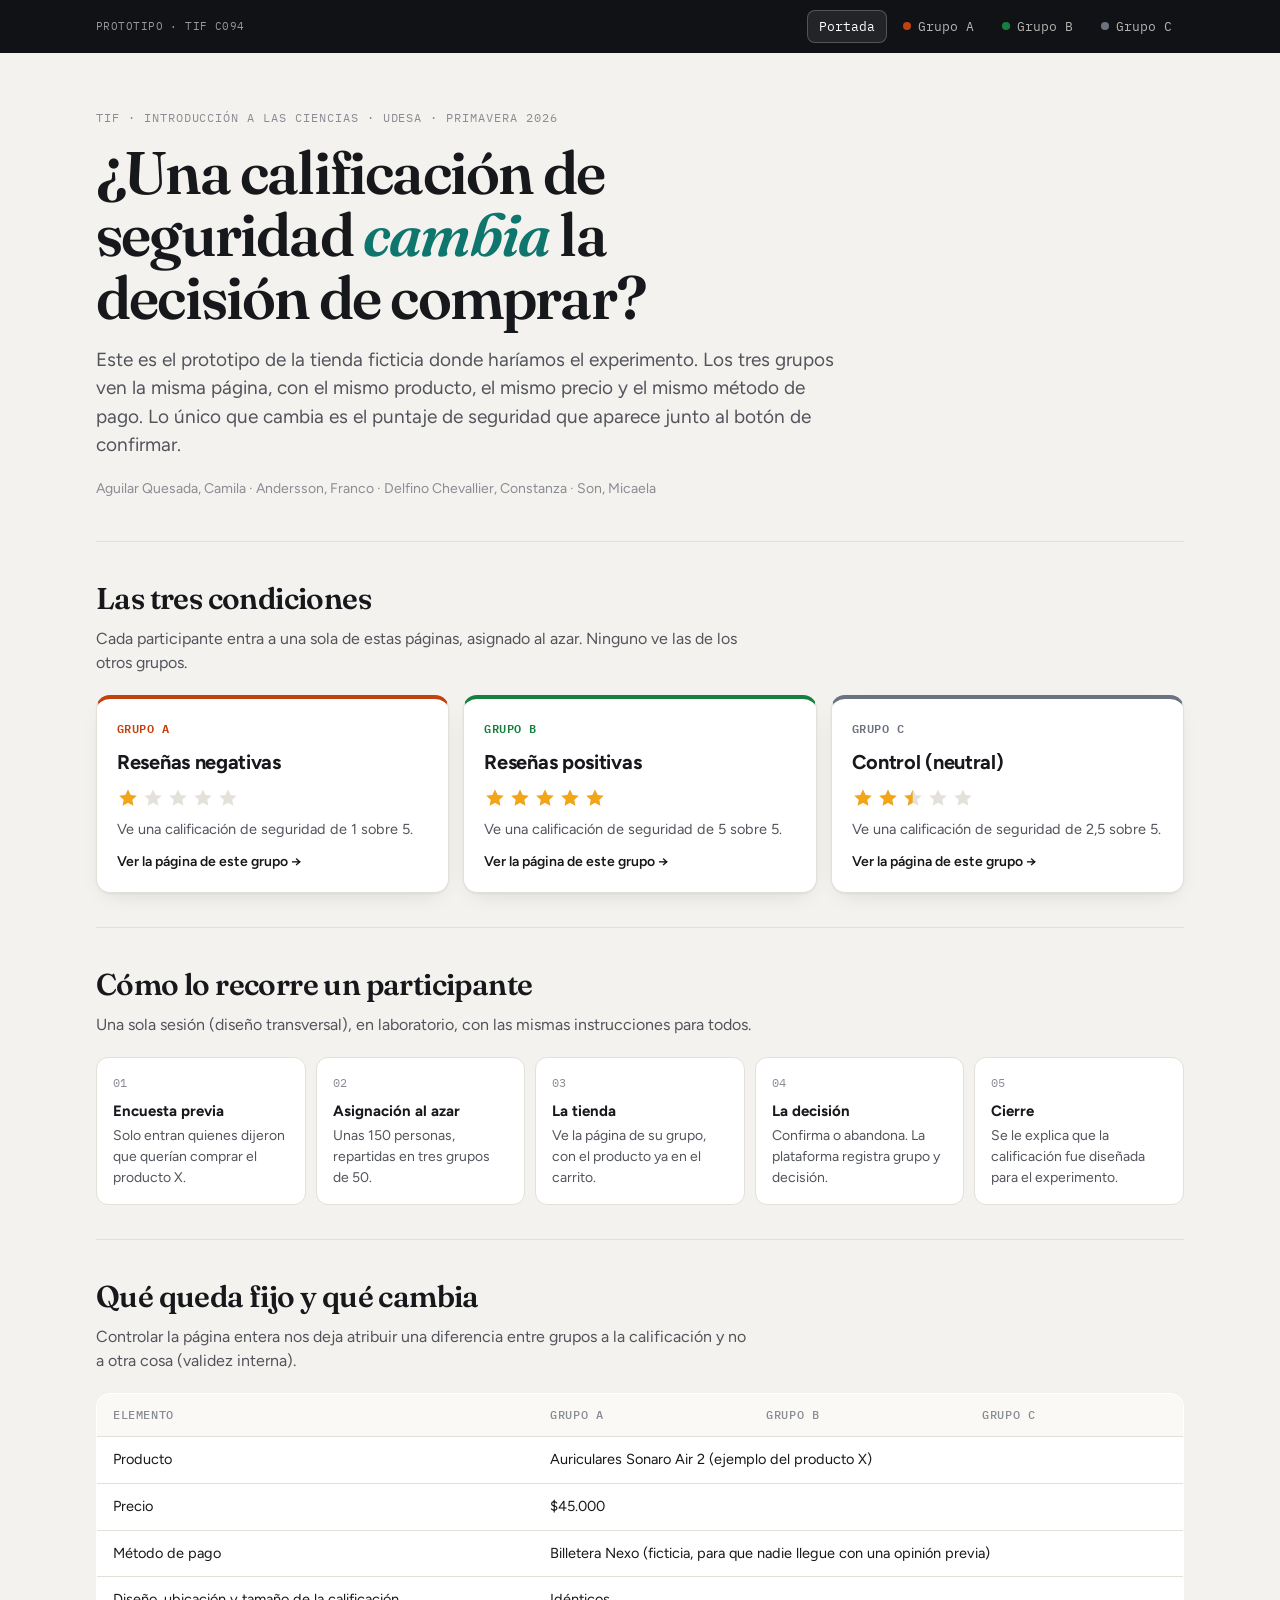
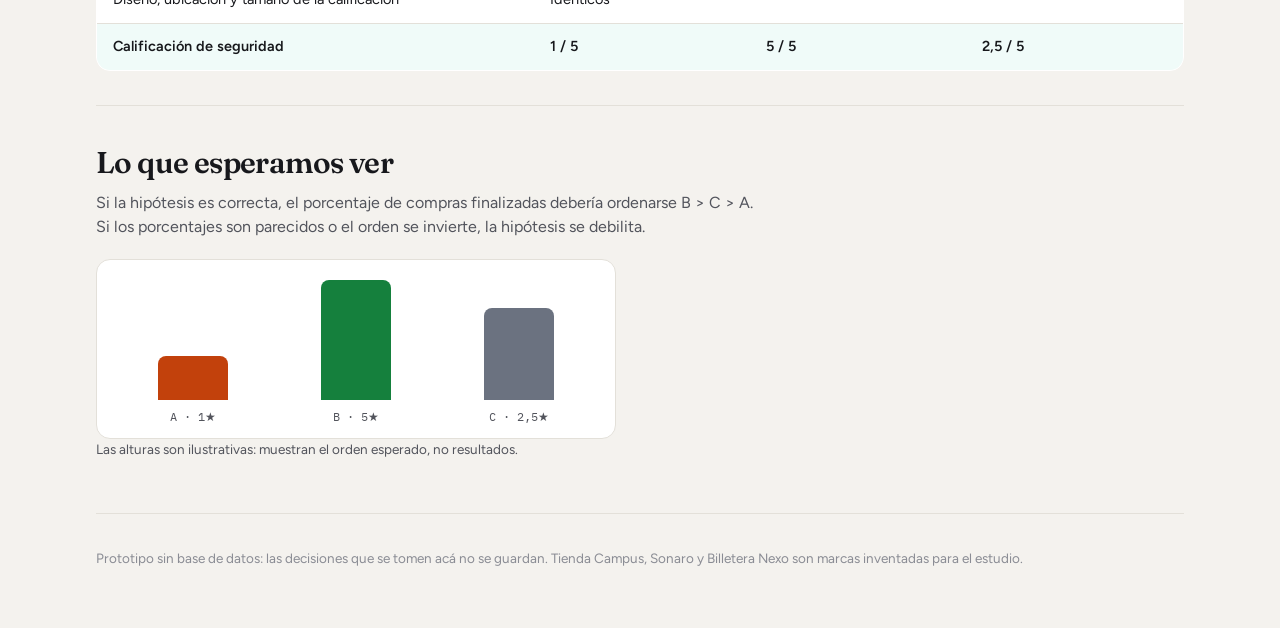
==== commit 02340250: "Portada: se quita la sección Qué medimos Co-Authored-By: Claude Opus 5.5 <noreply@anthropic.com>" ====
--- a/index.html
+++ b/index.html
@@ -57,23 +57,6 @@
     </div>
   </section>
 
-  <section class="sect" aria-labelledby="v-t">
-    <h2 id="v-t">Qué medimos</h2>
-    <p>Pregunta de investigación: ¿cómo influye la información sobre la seguridad del método de pago digital en el porcentaje de estudiantes de 18 a 25 años de UdeSA que finalizan una compra?</p>
-    <div class="vars">
-      <div class="vbox">
-        <h3>Variable independiente</h3>
-        <strong>Calificación de seguridad del pago</strong>
-        <p>1, 2,5 o 5 estrellas sobre 5, según el grupo. Está siempre en el mismo lugar, con el mismo tamaño, y aclara que califica el pago y no el producto ni la tienda.</p>
-      </div>
-      <div class="vbox">
-        <h3>Variable dependiente</h3>
-        <strong>Decisión de finalizar la compra</strong>
-        <p>Dicotómica: 1 si el participante toca "Confirmar compra", 0 si toca "Abandonar compra". Después se calcula el porcentaje de compras finalizadas por grupo.</p>
-      </div>
-    </div>
-  </section>
-
   <section class="sect" aria-labelledby="f-t">
     <h2 id="f-t">Cómo lo recorre un participante</h2>
     <p>Una sola sesión (diseño transversal), en laboratorio, con las mismas instrucciones para todos.</p>
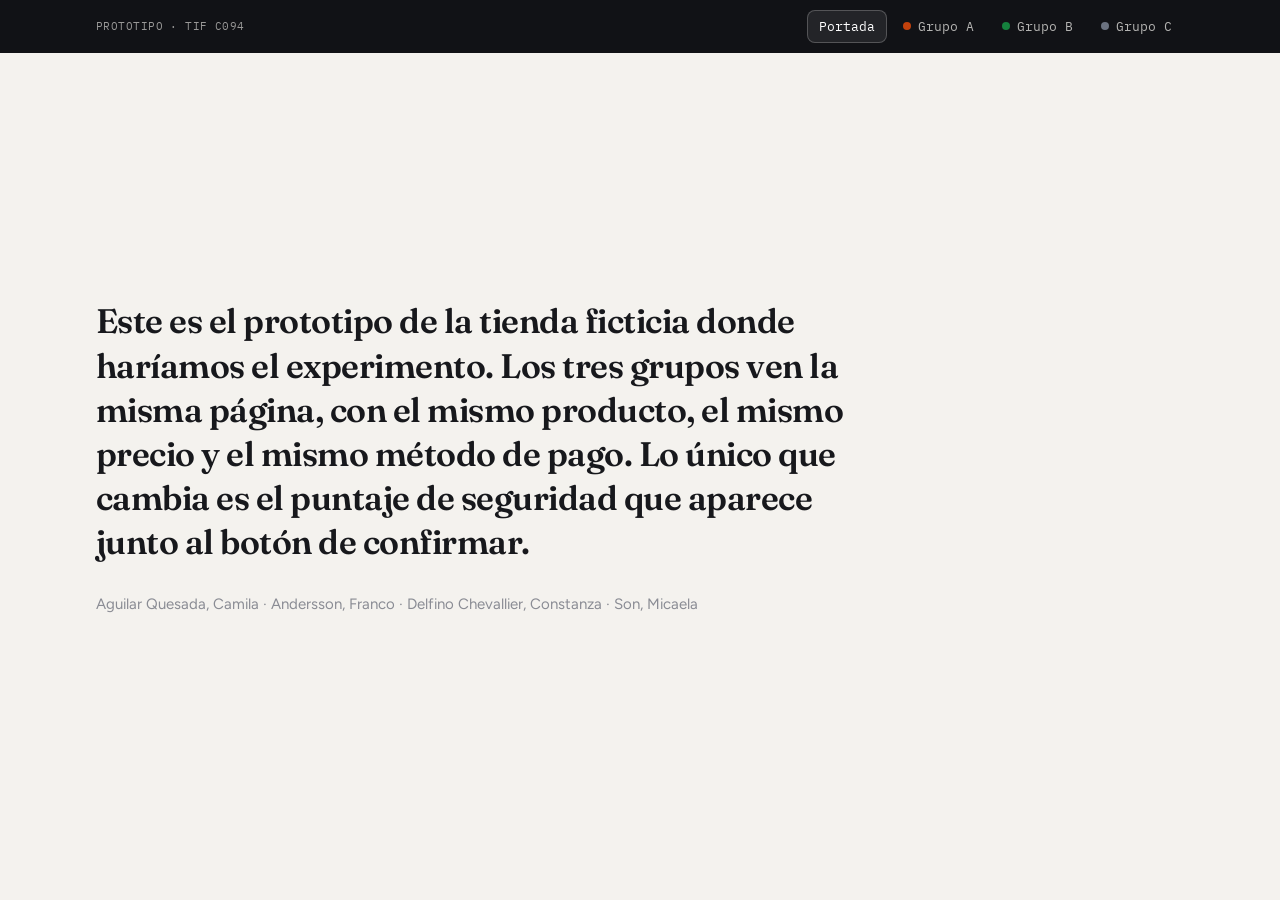
==== commit f95c6550: "Portada mínima y sin aviso de compra simulada Co-Authored-By: Claude Opus 5.5 <noreply@anthropic.com" ====
--- a/index.html
+++ b/index.html
@@ -3,13 +3,13 @@
 <head>
 <meta charset="utf-8">
 <meta name="viewport" content="width=device-width, initial-scale=1">
-<title>Seguridad percibida y compra online</title>
-<meta name="description" content="Prototipo de la plataforma de compra para el experimento sobre seguridad percibida de medios de pago digitales.">
+<title>Prototipo · Tienda Campus</title>
+<meta name="description" content="Prototipo de la plataforma de compra del experimento.">
 <meta name="robots" content="noindex">
 <link rel="preconnect" href="https://fonts.googleapis.com">
 <link rel="preconnect" href="https://fonts.gstatic.com" crossorigin>
 <link href="https://fonts.googleapis.com/css2?family=Figtree:wght@400;500;600;700;800&family=Fraunces:ital,opsz,wght@0,9..144,600;1,9..144,600&family=IBM+Plex+Mono:wght@400;500;600&display=swap" rel="stylesheet">
-<link rel="stylesheet" href="styles.css">
+<link rel="stylesheet" href="styles.css?v=3">
 <link rel="icon" href="data:image/svg+xml,%3Csvg xmlns='http://www.w3.org/2000/svg' viewBox='0 0 32 32'%3E%3Crect width='32' height='32' rx='8' fill='%231f4fd8'/%3E%3Ctext x='16' y='22' font-size='16' text-anchor='middle' fill='white' font-family='Arial' font-weight='700'%3ETC%3C/text%3E%3C/svg%3E">
 </head>
 <body>
@@ -21,83 +21,10 @@
   </div>
 </nav>
 
-<header class="hero">
-  <div class="kicker">TIF · Introducción a las Ciencias · UdeSA · Primavera 2026</div>
-  <h1>¿Una calificación de seguridad <em>cambia</em> la decisión de comprar?</h1>
+<main class="hero hero--min">
+  <h1 class="sr-only">Prototipo de la plataforma de compra</h1>
   <p class="lead">Este es el prototipo de la tienda ficticia donde haríamos el experimento. Los tres grupos ven la misma página, con el mismo producto, el mismo precio y el mismo método de pago. Lo único que cambia es el puntaje de seguridad que aparece junto al botón de confirmar.</p>
   <p class="team">Aguilar Quesada, Camila · Andersson, Franco · Delfino Chevallier, Constanza · Son, Micaela</p>
-</header>
-
-<main class="wrap">
-  <section class="sect" aria-labelledby="g-t">
-    <h2 id="g-t">Las tres condiciones</h2>
-    <p>Cada participante entra a una sola de estas páginas, asignado al azar. Ninguno ve las de los otros grupos.</p>
-    <div class="groups">
-    <a class="gcard" href="grupo-a.html" style="--c:var(--grp-a)">
-      <span class="gcard__tag">Grupo A</span>
-      <h3>Reseñas negativas</h3>
-      <div class="stars" role="img" aria-label="1 de 5 estrellas"><span class="star"><svg class="off" viewBox="0 0 24 24" aria-hidden="true"><path fill="currentColor" d="M12 2.6l2.85 6.06 6.65.78-4.92 4.55 1.31 6.57L12 17.27l-5.89 3.29 1.31-6.57L2.5 9.44l6.65-.78z"/></svg><svg class="on" viewBox="0 0 24 24" aria-hidden="true" style="clip-path: inset(0 0% 0 0)"><path fill="currentColor" d="M12 2.6l2.85 6.06 6.65.78-4.92 4.55 1.31 6.57L12 17.27l-5.89 3.29 1.31-6.57L2.5 9.44l6.65-.78z"/></svg></span><span class="star"><svg class="off" viewBox="0 0 24 24" aria-hidden="true"><path fill="currentColor" d="M12 2.6l2.85 6.06 6.65.78-4.92 4.55 1.31 6.57L12 17.27l-5.89 3.29 1.31-6.57L2.5 9.44l6.65-.78z"/></svg><svg class="on" viewBox="0 0 24 24" aria-hidden="true" style="clip-path: inset(0 100% 0 0)"><path fill="currentColor" d="M12 2.6l2.85 6.06 6.65.78-4.92 4.55 1.31 6.57L12 17.27l-5.89 3.29 1.31-6.57L2.5 9.44l6.65-.78z"/></svg></span><span class="star"><svg class="off" viewBox="0 0 24 24" aria-hidden="true"><path fill="currentColor" d="M12 2.6l2.85 6.06 6.65.78-4.92 4.55 1.31 6.57L12 17.27l-5.89 3.29 1.31-6.57L2.5 9.44l6.65-.78z"/></svg><svg class="on" viewBox="0 0 24 24" aria-hidden="true" style="clip-path: inset(0 100% 0 0)"><path fill="currentColor" d="M12 2.6l2.85 6.06 6.65.78-4.92 4.55 1.31 6.57L12 17.27l-5.89 3.29 1.31-6.57L2.5 9.44l6.65-.78z"/></svg></span><span class="star"><svg class="off" viewBox="0 0 24 24" aria-hidden="true"><path fill="currentColor" d="M12 2.6l2.85 6.06 6.65.78-4.92 4.55 1.31 6.57L12 17.27l-5.89 3.29 1.31-6.57L2.5 9.44l6.65-.78z"/></svg><svg class="on" viewBox="0 0 24 24" aria-hidden="true" style="clip-path: inset(0 100% 0 0)"><path fill="currentColor" d="M12 2.6l2.85 6.06 6.65.78-4.92 4.55 1.31 6.57L12 17.27l-5.89 3.29 1.31-6.57L2.5 9.44l6.65-.78z"/></svg></span><span class="star"><svg class="off" viewBox="0 0 24 24" aria-hidden="true"><path fill="currentColor" d="M12 2.6l2.85 6.06 6.65.78-4.92 4.55 1.31 6.57L12 17.27l-5.89 3.29 1.31-6.57L2.5 9.44l6.65-.78z"/></svg><svg class="on" viewBox="0 0 24 24" aria-hidden="true" style="clip-path: inset(0 100% 0 0)"><path fill="currentColor" d="M12 2.6l2.85 6.06 6.65.78-4.92 4.55 1.31 6.57L12 17.27l-5.89 3.29 1.31-6.57L2.5 9.44l6.65-.78z"/></svg></span></div>
-      <p>Ve una calificación de seguridad de 1 sobre 5.</p>
-      <span class="gcard__go">Ver la página de este grupo →</span>
-    </a>
-    <a class="gcard" href="grupo-b.html" style="--c:var(--grp-b)">
-      <span class="gcard__tag">Grupo B</span>
-      <h3>Reseñas positivas</h3>
-      <div class="stars" role="img" aria-label="5 de 5 estrellas"><span class="star"><svg class="off" viewBox="0 0 24 24" aria-hidden="true"><path fill="currentColor" d="M12 2.6l2.85 6.06 6.65.78-4.92 4.55 1.31 6.57L12 17.27l-5.89 3.29 1.31-6.57L2.5 9.44l6.65-.78z"/></svg><svg class="on" viewBox="0 0 24 24" aria-hidden="true" style="clip-path: inset(0 0% 0 0)"><path fill="currentColor" d="M12 2.6l2.85 6.06 6.65.78-4.92 4.55 1.31 6.57L12 17.27l-5.89 3.29 1.31-6.57L2.5 9.44l6.65-.78z"/></svg></span><span class="star"><svg class="off" viewBox="0 0 24 24" aria-hidden="true"><path fill="currentColor" d="M12 2.6l2.85 6.06 6.65.78-4.92 4.55 1.31 6.57L12 17.27l-5.89 3.29 1.31-6.57L2.5 9.44l6.65-.78z"/></svg><svg class="on" viewBox="0 0 24 24" aria-hidden="true" style="clip-path: inset(0 0% 0 0)"><path fill="currentColor" d="M12 2.6l2.85 6.06 6.65.78-4.92 4.55 1.31 6.57L12 17.27l-5.89 3.29 1.31-6.57L2.5 9.44l6.65-.78z"/></svg></span><span class="star"><svg class="off" viewBox="0 0 24 24" aria-hidden="true"><path fill="currentColor" d="M12 2.6l2.85 6.06 6.65.78-4.92 4.55 1.31 6.57L12 17.27l-5.89 3.29 1.31-6.57L2.5 9.44l6.65-.78z"/></svg><svg class="on" viewBox="0 0 24 24" aria-hidden="true" style="clip-path: inset(0 0% 0 0)"><path fill="currentColor" d="M12 2.6l2.85 6.06 6.65.78-4.92 4.55 1.31 6.57L12 17.27l-5.89 3.29 1.31-6.57L2.5 9.44l6.65-.78z"/></svg></span><span class="star"><svg class="off" viewBox="0 0 24 24" aria-hidden="true"><path fill="currentColor" d="M12 2.6l2.85 6.06 6.65.78-4.92 4.55 1.31 6.57L12 17.27l-5.89 3.29 1.31-6.57L2.5 9.44l6.65-.78z"/></svg><svg class="on" viewBox="0 0 24 24" aria-hidden="true" style="clip-path: inset(0 0% 0 0)"><path fill="currentColor" d="M12 2.6l2.85 6.06 6.65.78-4.92 4.55 1.31 6.57L12 17.27l-5.89 3.29 1.31-6.57L2.5 9.44l6.65-.78z"/></svg></span><span class="star"><svg class="off" viewBox="0 0 24 24" aria-hidden="true"><path fill="currentColor" d="M12 2.6l2.85 6.06 6.65.78-4.92 4.55 1.31 6.57L12 17.27l-5.89 3.29 1.31-6.57L2.5 9.44l6.65-.78z"/></svg><svg class="on" viewBox="0 0 24 24" aria-hidden="true" style="clip-path: inset(0 0% 0 0)"><path fill="currentColor" d="M12 2.6l2.85 6.06 6.65.78-4.92 4.55 1.31 6.57L12 17.27l-5.89 3.29 1.31-6.57L2.5 9.44l6.65-.78z"/></svg></span></div>
-      <p>Ve una calificación de seguridad de 5 sobre 5.</p>
-      <span class="gcard__go">Ver la página de este grupo →</span>
-    </a>
-    <a class="gcard" href="grupo-c.html" style="--c:var(--grp-c)">
-      <span class="gcard__tag">Grupo C</span>
-      <h3>Control (neutral)</h3>
-      <div class="stars" role="img" aria-label="2,5 de 5 estrellas"><span class="star"><svg class="off" viewBox="0 0 24 24" aria-hidden="true"><path fill="currentColor" d="M12 2.6l2.85 6.06 6.65.78-4.92 4.55 1.31 6.57L12 17.27l-5.89 3.29 1.31-6.57L2.5 9.44l6.65-.78z"/></svg><svg class="on" viewBox="0 0 24 24" aria-hidden="true" style="clip-path: inset(0 0% 0 0)"><path fill="currentColor" d="M12 2.6l2.85 6.06 6.65.78-4.92 4.55 1.31 6.57L12 17.27l-5.89 3.29 1.31-6.57L2.5 9.44l6.65-.78z"/></svg></span><span class="star"><svg class="off" viewBox="0 0 24 24" aria-hidden="true"><path fill="currentColor" d="M12 2.6l2.85 6.06 6.65.78-4.92 4.55 1.31 6.57L12 17.27l-5.89 3.29 1.31-6.57L2.5 9.44l6.65-.78z"/></svg><svg class="on" viewBox="0 0 24 24" aria-hidden="true" style="clip-path: inset(0 0% 0 0)"><path fill="currentColor" d="M12 2.6l2.85 6.06 6.65.78-4.92 4.55 1.31 6.57L12 17.27l-5.89 3.29 1.31-6.57L2.5 9.44l6.65-.78z"/></svg></span><span class="star"><svg class="off" viewBox="0 0 24 24" aria-hidden="true"><path fill="currentColor" d="M12 2.6l2.85 6.06 6.65.78-4.92 4.55 1.31 6.57L12 17.27l-5.89 3.29 1.31-6.57L2.5 9.44l6.65-.78z"/></svg><svg class="on" viewBox="0 0 24 24" aria-hidden="true" style="clip-path: inset(0 50% 0 0)"><path fill="currentColor" d="M12 2.6l2.85 6.06 6.65.78-4.92 4.55 1.31 6.57L12 17.27l-5.89 3.29 1.31-6.57L2.5 9.44l6.65-.78z"/></svg></span><span class="star"><svg class="off" viewBox="0 0 24 24" aria-hidden="true"><path fill="currentColor" d="M12 2.6l2.85 6.06 6.65.78-4.92 4.55 1.31 6.57L12 17.27l-5.89 3.29 1.31-6.57L2.5 9.44l6.65-.78z"/></svg><svg class="on" viewBox="0 0 24 24" aria-hidden="true" style="clip-path: inset(0 100% 0 0)"><path fill="currentColor" d="M12 2.6l2.85 6.06 6.65.78-4.92 4.55 1.31 6.57L12 17.27l-5.89 3.29 1.31-6.57L2.5 9.44l6.65-.78z"/></svg></span><span class="star"><svg class="off" viewBox="0 0 24 24" aria-hidden="true"><path fill="currentColor" d="M12 2.6l2.85 6.06 6.65.78-4.92 4.55 1.31 6.57L12 17.27l-5.89 3.29 1.31-6.57L2.5 9.44l6.65-.78z"/></svg><svg class="on" viewBox="0 0 24 24" aria-hidden="true" style="clip-path: inset(0 100% 0 0)"><path fill="currentColor" d="M12 2.6l2.85 6.06 6.65.78-4.92 4.55 1.31 6.57L12 17.27l-5.89 3.29 1.31-6.57L2.5 9.44l6.65-.78z"/></svg></span></div>
-      <p>Ve una calificación de seguridad de 2,5 sobre 5.</p>
-      <span class="gcard__go">Ver la página de este grupo →</span>
-    </a>
-    </div>
-  </section>
-
-  <section class="sect" aria-labelledby="f-t">
-    <h2 id="f-t">Cómo lo recorre un participante</h2>
-    <p>Una sola sesión (diseño transversal), en laboratorio, con las mismas instrucciones para todos.</p>
-    <ol class="flow">
-      <li><b>Encuesta previa</b>Solo entran quienes dijeron que querían comprar el producto X.</li>
-      <li><b>Asignación al azar</b>Unas 150 personas, repartidas en tres grupos de 50.</li>
-      <li><b>La tienda</b>Ve la página de su grupo, con el producto ya en el carrito.</li>
-      <li><b>La decisión</b>Confirma o abandona. La plataforma registra grupo y decisión.</li>
-      <li><b>Cierre</b>Se le explica que la calificación fue diseñada para el experimento.</li>
-    </ol>
-  </section>
-
-  <section class="sect" aria-labelledby="c-t">
-    <h2 id="c-t">Qué queda fijo y qué cambia</h2>
-    <p>Controlar la página entera nos deja atribuir una diferencia entre grupos a la calificación y no a otra cosa (validez interna).</p>
-    <div class="tablewrap">
-    <table class="ctable">
-      <thead><tr><th>Elemento</th><th>Grupo A</th><th>Grupo B</th><th>Grupo C</th></tr></thead>
-      <tbody>
-        <tr><td>Producto</td><td colspan="3">Auriculares Sonaro Air 2 (ejemplo del producto X)</td></tr>
-        <tr><td>Precio</td><td colspan="3">$45.000</td></tr>
-        <tr><td>Método de pago</td><td colspan="3">Billetera Nexo (ficticia, para que nadie llegue con una opinión previa)</td></tr>
-        <tr><td>Diseño, ubicación y tamaño de la calificación</td><td colspan="3">Idénticos</td></tr>
-        <tr class="var"><td>Calificación de seguridad</td><td>1 / 5</td><td>5 / 5</td><td>2,5 / 5</td></tr>
-      </tbody>
-    </table>
-    </div>
-  </section>
-
-  <section class="sect" aria-labelledby="p-t">
-    <h2 id="p-t">Lo que esperamos ver</h2>
-    <p>Si la hipótesis es correcta, el porcentaje de compras finalizadas debería ordenarse B &gt; C &gt; A. Si los porcentajes son parecidos o el orden se invierte, la hipótesis se debilita.</p>
-    <div class="pred" role="img" aria-label="Predicción ilustrativa: grupo B el más alto, C intermedio, A el más bajo">
-      <div class="pred__col"><div class="pred__bar" style="height:28%;--c:var(--grp-a)"></div><span class="pred__lab">A · 1★</span></div>
-      <div class="pred__col"><div class="pred__bar" style="height:92%;--c:var(--grp-b)"></div><span class="pred__lab">B · 5★</span></div>
-      <div class="pred__col"><div class="pred__bar" style="height:58%;--c:var(--grp-c)"></div><span class="pred__lab">C · 2,5★</span></div>
-    </div>
-    <p class="pred-note">Las alturas son ilustrativas: muestran el orden esperado, no resultados.</p>
-  </section>
-
-  <footer class="closing">Prototipo sin base de datos: las decisiones que se tomen acá no se guardan. Tienda Campus, Sonaro y Billetera Nexo son marcas inventadas para el estudio.</footer>
 </main>
 </body>
 </html>
--- a/styles.css
+++ b/styles.css
@@ -266,3 +266,8 @@
 @media (prefers-reduced-motion: reduce) {
   * { transition: none !important; }
 }
+
+/* Portada mínima */
+.hero--min { min-height: calc(100vh - 60px); display: flex; flex-direction: column; justify-content: center; padding-top: 48px; padding-bottom: 64px; }
+.hero--min p.lead { font-family: var(--serif); font-weight: 600; color: var(--ink); font-size: clamp(22px, 3vw, 34px); line-height: 1.3; letter-spacing: -.015em; max-width: 34ch; }
+.hero--min p.team { margin-top: 28px; font-size: 15px; }
